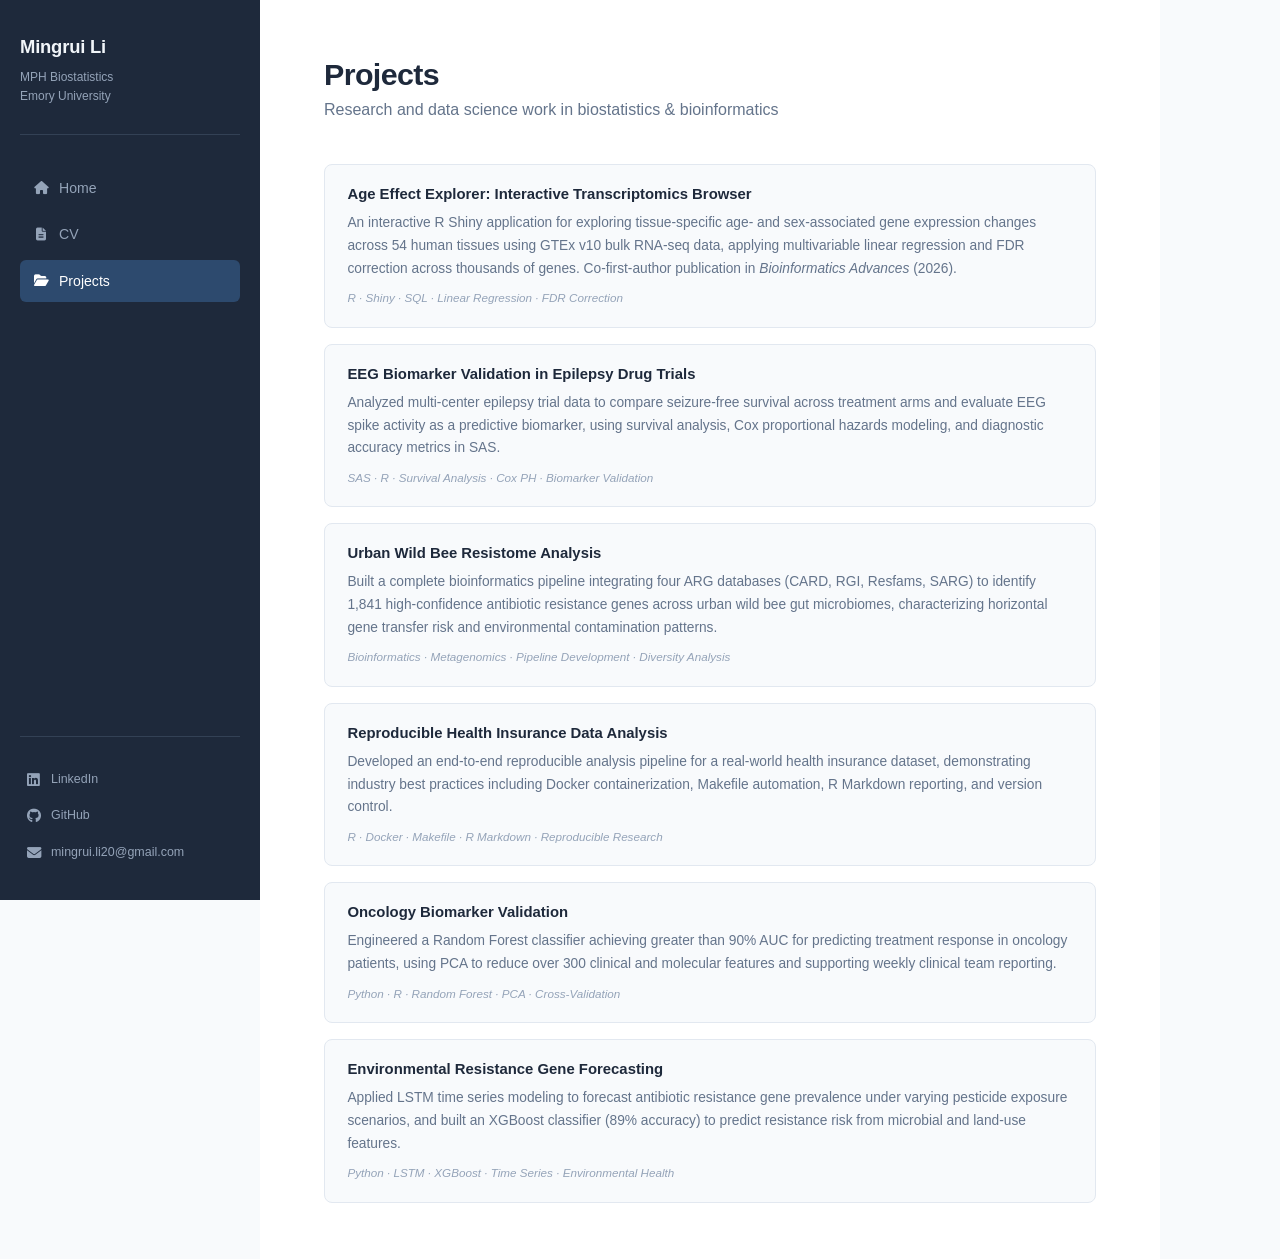
==== docs/projects.html @ f63f3ad3 "Add built site to docs folder" ====
<!DOCTYPE html>
<html lang="en">
<head>
  <meta charset="utf-8" />
  <meta name="viewport" content="width=device-width, initial-scale=1.0" />
  <title>Projects</title>
  <link rel="stylesheet" href="styles.css" />
  <link rel="stylesheet" href="https://cdnjs.cloudflare.com/ajax/libs/font-awesome/6.5.0/css/all.min.css" />
</head>
<body>
  <div class="layout">

    <aside class="sidebar">
      <div class="sidebar-profile">
        <div class="profile-name">Mingrui Li</div>
        <div class="profile-title">MPH Biostatistics<br>Emory University</div>
      </div>

      <nav class="sidebar-nav">
        <a href="index.html" class="nav-btn" data-page="index.html">
          <i class="fas fa-house"></i> Home
        </a>
        <a href="background.html" class="nav-btn" data-page="background.html">
          <i class="fas fa-file-lines"></i> CV
        </a>
        <a href="projects.html" class="nav-btn" data-page="projects.html">
          <i class="fas fa-folder-open"></i> Projects
        </a>
      </nav>

      <div class="sidebar-social">
        <a href="https://www.linkedin.com/in/mingrui--li/" target="_blank" class="social-link">
          <i class="fab fa-linkedin"></i>
          <span>LinkedIn</span>
        </a>
        <a href="https://github.com/ML198" target="_blank" class="social-link">
          <i class="fab fa-github"></i>
          <span>GitHub</span>
        </a>
        <a href="mailto:mingrui.li20@gmail.com" class="social-link">
          <i class="fas fa-envelope"></i>
          <span>mingrui.li20@gmail.com</span>
        </a>
      </div>
    </aside>

    <main class="main-content">
      <div class="page-intro">
        <h1>Projects</h1>
        <p class="subtitle">Research and data science work in biostatistics &amp; bioinformatics</p>
      </div>

      <div class="project-list">

        <div class="project-item">
          <h3>Age Effect Explorer: Interactive Transcriptomics Browser</h3>
          <p>
            An interactive R Shiny application for exploring tissue-specific age- and sex-associated gene
            expression changes across 54 human tissues using GTEx v10 bulk RNA-seq data, applying
            multivariable linear regression and FDR correction across thousands of genes.
            Co-first-author publication in <em>Bioinformatics Advances</em> (2026).
          </p>
          <span class="project-tag">R &middot; Shiny &middot; SQL &middot; Linear Regression &middot; FDR Correction</span>
        </div>

        <div class="project-item">
          <h3>EEG Biomarker Validation in Epilepsy Drug Trials</h3>
          <p>
            Analyzed multi-center epilepsy trial data to compare seizure-free survival across treatment arms
            and evaluate EEG spike activity as a predictive biomarker, using survival analysis, Cox
            proportional hazards modeling, and diagnostic accuracy metrics in SAS.
          </p>
          <span class="project-tag">SAS &middot; R &middot; Survival Analysis &middot; Cox PH &middot; Biomarker Validation</span>
        </div>

        <div class="project-item">
          <h3>Urban Wild Bee Resistome Analysis</h3>
          <p>
            Built a complete bioinformatics pipeline integrating four ARG databases (CARD, RGI, Resfams,
            SARG) to identify 1,841 high-confidence antibiotic resistance genes across urban wild bee gut
            microbiomes, characterizing horizontal gene transfer risk and environmental contamination patterns.
          </p>
          <span class="project-tag">Bioinformatics &middot; Metagenomics &middot; Pipeline Development &middot; Diversity Analysis</span>
        </div>

        <div class="project-item">
          <h3>Reproducible Health Insurance Data Analysis</h3>
          <p>
            Developed an end-to-end reproducible analysis pipeline for a real-world health insurance dataset,
            demonstrating industry best practices including Docker containerization, Makefile automation,
            R Markdown reporting, and version control.
          </p>
          <span class="project-tag">R &middot; Docker &middot; Makefile &middot; R Markdown &middot; Reproducible Research</span>
        </div>

        <div class="project-item">
          <h3>Oncology Biomarker Validation</h3>
          <p>
            Engineered a Random Forest classifier achieving greater than 90% AUC for predicting treatment
            response in oncology patients, using PCA to reduce over 300 clinical and molecular features and
            supporting weekly clinical team reporting.
          </p>
          <span class="project-tag">Python &middot; R &middot; Random Forest &middot; PCA &middot; Cross-Validation</span>
        </div>

        <div class="project-item">
          <h3>Environmental Resistance Gene Forecasting</h3>
          <p>
            Applied LSTM time series modeling to forecast antibiotic resistance gene prevalence under varying
            pesticide exposure scenarios, and built an XGBoost classifier (89% accuracy) to predict resistance
            risk from microbial and land-use features.
          </p>
          <span class="project-tag">Python &middot; LSTM &middot; XGBoost &middot; Time Series &middot; Environmental Health</span>
        </div>

      </div>
    </main>

  </div>

  <script>
    (function () {
      var page = window.location.pathname.split('/').pop() || 'index.html';
      if (!page || page === '') page = 'index.html';
      document.querySelectorAll('.nav-btn').forEach(function (link) {
        if (link.getAttribute('data-page') === page) {
          link.classList.add('active');
        }
      });
    })();
  </script>
</body>
</html>
---- docs/styles.css ----
/* ============================================================
   PERSONAL PORTFOLIO — Sidebar Layout
   ============================================================ */

*, *::before, *::after {
  box-sizing: border-box;
  margin: 0;
  padding: 0;
}

:root {
  --sidebar-width: 260px;
  --sidebar-bg: #1e293b;
  --sidebar-border: #334155;
  --sidebar-text: #94a3b8;
  --sidebar-text-hover: #f1f5f9;
  --accent: #60a5fa;
  --accent-hover: #93c5fd;
  --text: #1e293b;
  --text-muted: #64748b;
  --border: #e2e8f0;
  --bg-main: #ffffff;
  --bg-subtle: #f8fafc;
  --radius: 8px;
}

body {
  font-family: -apple-system, BlinkMacSystemFont, 'Segoe UI', Roboto,
    'Helvetica Neue', Arial, sans-serif;
  color: var(--text);
  background: var(--bg-subtle);
  line-height: 1.6;
  font-size: 15px;
}

/* ── Layout ─────────────────────────────────────────────── */

.layout {
  display: flex;
  min-height: 100vh;
}

/* ── Sidebar ─────────────────────────────────────────────── */

.sidebar {
  width: var(--sidebar-width);
  min-width: var(--sidebar-width);
  background: var(--sidebar-bg);
  position: fixed;
  top: 0;
  left: 0;
  height: 100vh;
  overflow-y: auto;
  display: flex;
  flex-direction: column;
  padding: 2rem 1.25rem;
  gap: 2rem;
  z-index: 100;
}

/* Profile block */
.sidebar-profile {
  padding-bottom: 1.75rem;
  border-bottom: 1px solid var(--sidebar-border);
}

.profile-name {
  font-size: 1.15rem;
  font-weight: 700;
  color: #f1f5f9;
  margin-bottom: 0.4rem;
  letter-spacing: -0.01em;
}

.profile-title {
  font-size: 0.75rem;
  color: var(--sidebar-text);
  line-height: 1.6;
}

/* Nav */
.sidebar-nav {
  display: flex;
  flex-direction: column;
  gap: 0.3rem;
}

.nav-btn {
  display: flex;
  align-items: center;
  gap: 0.65rem;
  padding: 0.6rem 0.85rem;
  border-radius: 6px;
  color: var(--sidebar-text);
  text-decoration: none;
  font-size: 0.88rem;
  font-weight: 500;
  transition: background 0.15s ease, color 0.15s ease;
}

.nav-btn i {
  width: 15px;
  text-align: center;
  font-size: 0.82rem;
  flex-shrink: 0;
}

.nav-btn:hover {
  background: #2d3f55;
  color: var(--sidebar-text-hover);
  text-decoration: none;
}

.nav-btn.active {
  background: #2d4a6e;
  color: #ffffff;
}

/* Social links */
.sidebar-social {
  margin-top: auto;
  display: flex;
  flex-direction: column;
  gap: 0.45rem;
  padding-top: 1.75rem;
  border-top: 1px solid var(--sidebar-border);
}

.social-link {
  display: flex;
  align-items: center;
  gap: 0.6rem;
  color: var(--sidebar-text);
  text-decoration: none;
  font-size: 0.78rem;
  padding: 0.3rem 0.4rem;
  border-radius: 5px;
  transition: color 0.15s ease;
  overflow: hidden;
}

.social-link span {
  overflow: hidden;
  text-overflow: ellipsis;
  white-space: nowrap;
}

.social-link i {
  width: 15px;
  text-align: center;
  font-size: 0.9rem;
  flex-shrink: 0;
  color: var(--sidebar-text);
  transition: color 0.15s ease;
}

.social-link:hover {
  color: var(--accent);
  text-decoration: none;
}

.social-link:hover i {
  color: var(--accent);
}

/* ── Main Content ─────────────────────────────────────────── */

.main-content {
  margin-left: var(--sidebar-width);
  flex: 1;
  padding: 3.5rem 4rem;
  max-width: 900px;
  background: var(--bg-main);
  min-height: 100vh;
}

/* ── Typography ──────────────────────────────────────────── */

h1 {
  font-size: 1.9rem;
  font-weight: 700;
  color: var(--text);
  letter-spacing: -0.02em;
  line-height: 1.2;
  margin-bottom: 0.4rem;
}

h2 {
  font-size: 1.1rem;
  font-weight: 600;
  color: var(--text);
  margin: 2.5rem 0 1rem;
  padding-bottom: 0.4rem;
  border-bottom: 1px solid var(--border);
  letter-spacing: -0.01em;
}

h3 {
  font-size: 0.95rem;
  font-weight: 600;
  color: var(--text);
  margin-bottom: 0.3rem;
}

p {
  color: var(--text-muted);
  margin-bottom: 1rem;
  line-height: 1.75;
}

a {
  color: var(--accent);
  text-decoration: none;
}

a:hover {
  color: var(--accent-hover);
  text-decoration: underline;
}

/* ── Home / About page ───────────────────────────────────── */

.page-intro {
  margin-bottom: 2.5rem;
}

.page-intro h1 {
  margin-bottom: 0.25rem;
}

.page-intro .subtitle {
  color: var(--text-muted);
  font-size: 1rem;
}

.bio-section p {
  max-width: 68ch;
}

.skills-tags {
  display: flex;
  flex-wrap: wrap;
  gap: 0.45rem;
  margin-top: 0.75rem;
}

.tag {
  background: #f1f5f9;
  border: 1px solid #e2e8f0;
  color: #475569;
  padding: 0.2rem 0.7rem;
  border-radius: 999px;
  font-size: 0.78rem;
  font-weight: 500;
}

/* ── Projects page ───────────────────────────────────────── */

.project-list {
  display: flex;
  flex-direction: column;
  gap: 1rem;
}

.project-item {
  padding: 1.1rem 1.4rem;
  border: 1px solid var(--border);
  border-radius: var(--radius);
  background: var(--bg-subtle);
  transition: border-color 0.15s ease, box-shadow 0.15s ease;
}

.project-item:hover {
  border-color: var(--accent);
  box-shadow: 0 2px 10px rgba(96, 165, 250, 0.1);
}

.project-item h3 {
  font-size: 0.93rem;
  margin-bottom: 0.35rem;
}

.project-item p {
  font-size: 0.86rem;
  color: var(--text-muted);
  margin: 0;
  line-height: 1.65;
}

.project-tag {
  display: inline-block;
  margin-top: 0.55rem;
  font-size: 0.73rem;
  color: #94a3b8;
  font-style: italic;
}

/* ── CV / PDF page ───────────────────────────────────────── */

.cv-page-header {
  display: flex;
  justify-content: space-between;
  align-items: flex-end;
  margin-bottom: 1.25rem;
}

.cv-page-header h1 {
  margin: 0;
}

.btn-download {
  display: inline-flex;
  align-items: center;
  gap: 0.45rem;
  background: var(--sidebar-bg);
  color: #ffffff;
  padding: 0.45rem 1.1rem;
  border-radius: 6px;
  font-size: 0.82rem;
  font-weight: 500;
  text-decoration: none;
  transition: background 0.15s ease;
  flex-shrink: 0;
}

.btn-download:hover {
  background: #334155;
  color: #ffffff;
  text-decoration: none;
}

.btn-download i {
  font-size: 0.85rem;
}

.cv-embed {
  width: 100%;
  height: 82vh;
  border: 1px solid var(--border);
  border-radius: var(--radius);
  box-shadow: 0 1px 8px rgba(0, 0, 0, 0.06);
}

/* ── Responsive ──────────────────────────────────────────── */

@media (max-width: 768px) {
  .sidebar {
    width: 100%;
    height: auto;
    position: relative;
    flex-direction: row;
    flex-wrap: wrap;
    padding: 1rem;
    gap: 1rem;
  }

  .layout {
    flex-direction: column;
  }

  .main-content {
    margin-left: 0;
    padding: 2rem 1.5rem;
  }

  .sidebar-social {
    margin-top: 0;
    padding-top: 0;
    border-top: none;
    flex-direction: row;
    flex-wrap: wrap;
    gap: 0.75rem;
  }

  .sidebar-nav {
    flex-direction: row;
  }

  .cv-page-header {
    flex-direction: column;
    align-items: flex-start;
    gap: 0.75rem;
  }
}
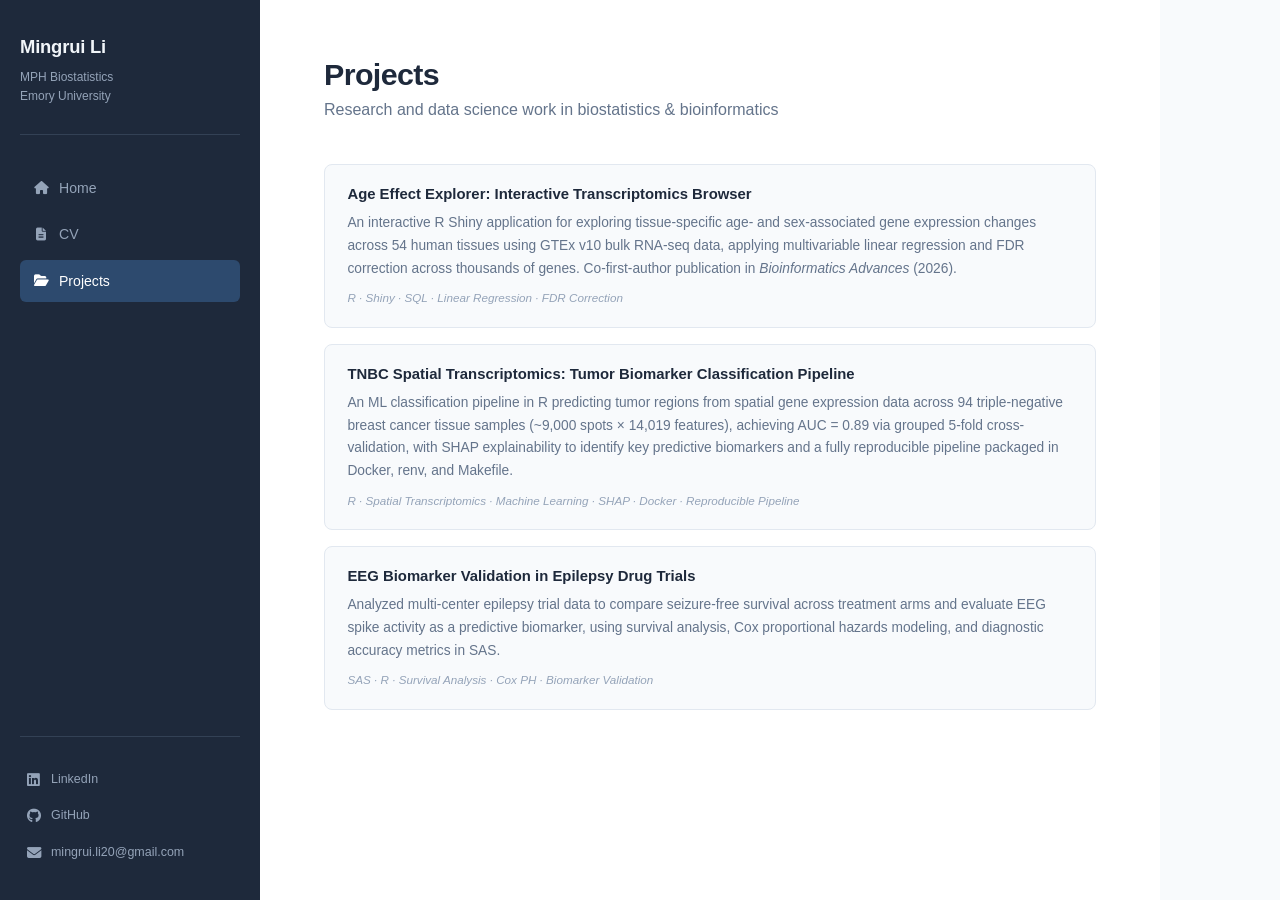
==== commit 052ba168: "Update projects" ====
--- a/docs/projects.html
+++ b/docs/projects.html
@@ -53,7 +53,11 @@
       <div class="project-list">
 
         <div class="project-item">
-          <h3>Age Effect Explorer: Interactive Transcriptomics Browser</h3>
+          <h3>
+            <a href="https://github.com/ML198/Age-Effect-Explorer" target="_blank">
+              Age Effect Explorer: Interactive Transcriptomics Browser
+            </a>
+          </h3>
           <p>
             An interactive R Shiny application for exploring tissue-specific age- and sex-associated gene
             expression changes across 54 human tissues using GTEx v10 bulk RNA-seq data, applying
@@ -64,6 +68,21 @@
         </div>
 
         <div class="project-item">
+          <h3>
+            <a href="https://github.com/ML198/TNBC-ST-dashboard" target="_blank">
+              TNBC Spatial Transcriptomics: Tumor Biomarker Classification Pipeline
+            </a>
+          </h3>
+          <p>
+            An ML classification pipeline in R predicting tumor regions from spatial gene expression data
+            across 94 triple-negative breast cancer tissue samples (~9,000 spots &times; 14,019 features),
+            achieving AUC = 0.89 via grouped 5-fold cross-validation, with SHAP explainability to identify
+            key predictive biomarkers and a fully reproducible pipeline packaged in Docker, renv, and Makefile.
+          </p>
+          <span class="project-tag">R &middot; Spatial Transcriptomics &middot; Machine Learning &middot; SHAP &middot; Docker &middot; Reproducible Pipeline</span>
+        </div>
+
+        <div class="project-item">
           <h3>EEG Biomarker Validation in Epilepsy Drug Trials</h3>
           <p>
             Analyzed multi-center epilepsy trial data to compare seizure-free survival across treatment arms
@@ -71,46 +90,6 @@
             proportional hazards modeling, and diagnostic accuracy metrics in SAS.
           </p>
           <span class="project-tag">SAS &middot; R &middot; Survival Analysis &middot; Cox PH &middot; Biomarker Validation</span>
-        </div>
-
-        <div class="project-item">
-          <h3>Urban Wild Bee Resistome Analysis</h3>
-          <p>
-            Built a complete bioinformatics pipeline integrating four ARG databases (CARD, RGI, Resfams,
-            SARG) to identify 1,841 high-confidence antibiotic resistance genes across urban wild bee gut
-            microbiomes, characterizing horizontal gene transfer risk and environmental contamination patterns.
-          </p>
-          <span class="project-tag">Bioinformatics &middot; Metagenomics &middot; Pipeline Development &middot; Diversity Analysis</span>
-        </div>
-
-        <div class="project-item">
-          <h3>Reproducible Health Insurance Data Analysis</h3>
-          <p>
-            Developed an end-to-end reproducible analysis pipeline for a real-world health insurance dataset,
-            demonstrating industry best practices including Docker containerization, Makefile automation,
-            R Markdown reporting, and version control.
-          </p>
-          <span class="project-tag">R &middot; Docker &middot; Makefile &middot; R Markdown &middot; Reproducible Research</span>
-        </div>
-
-        <div class="project-item">
-          <h3>Oncology Biomarker Validation</h3>
-          <p>
-            Engineered a Random Forest classifier achieving greater than 90% AUC for predicting treatment
-            response in oncology patients, using PCA to reduce over 300 clinical and molecular features and
-            supporting weekly clinical team reporting.
-          </p>
-          <span class="project-tag">Python &middot; R &middot; Random Forest &middot; PCA &middot; Cross-Validation</span>
-        </div>
-
-        <div class="project-item">
-          <h3>Environmental Resistance Gene Forecasting</h3>
-          <p>
-            Applied LSTM time series modeling to forecast antibiotic resistance gene prevalence under varying
-            pesticide exposure scenarios, and built an XGBoost classifier (89% accuracy) to predict resistance
-            risk from microbial and land-use features.
-          </p>
-          <span class="project-tag">Python &middot; LSTM &middot; XGBoost &middot; Time Series &middot; Environmental Health</span>
         </div>
 
       </div>
--- a/docs/styles.css
+++ b/docs/styles.css
@@ -254,6 +254,18 @@
   font-weight: 500;
 }
 
+/* Project title links */
+.project-item h3 a {
+  color: var(--text);
+  text-decoration: none;
+  transition: color 0.15s ease;
+}
+
+.project-item h3 a:hover {
+  color: var(--accent);
+  text-decoration: none;
+}
+
 /* ── Projects page ───────────────────────────────────────── */
 
 .project-list {
